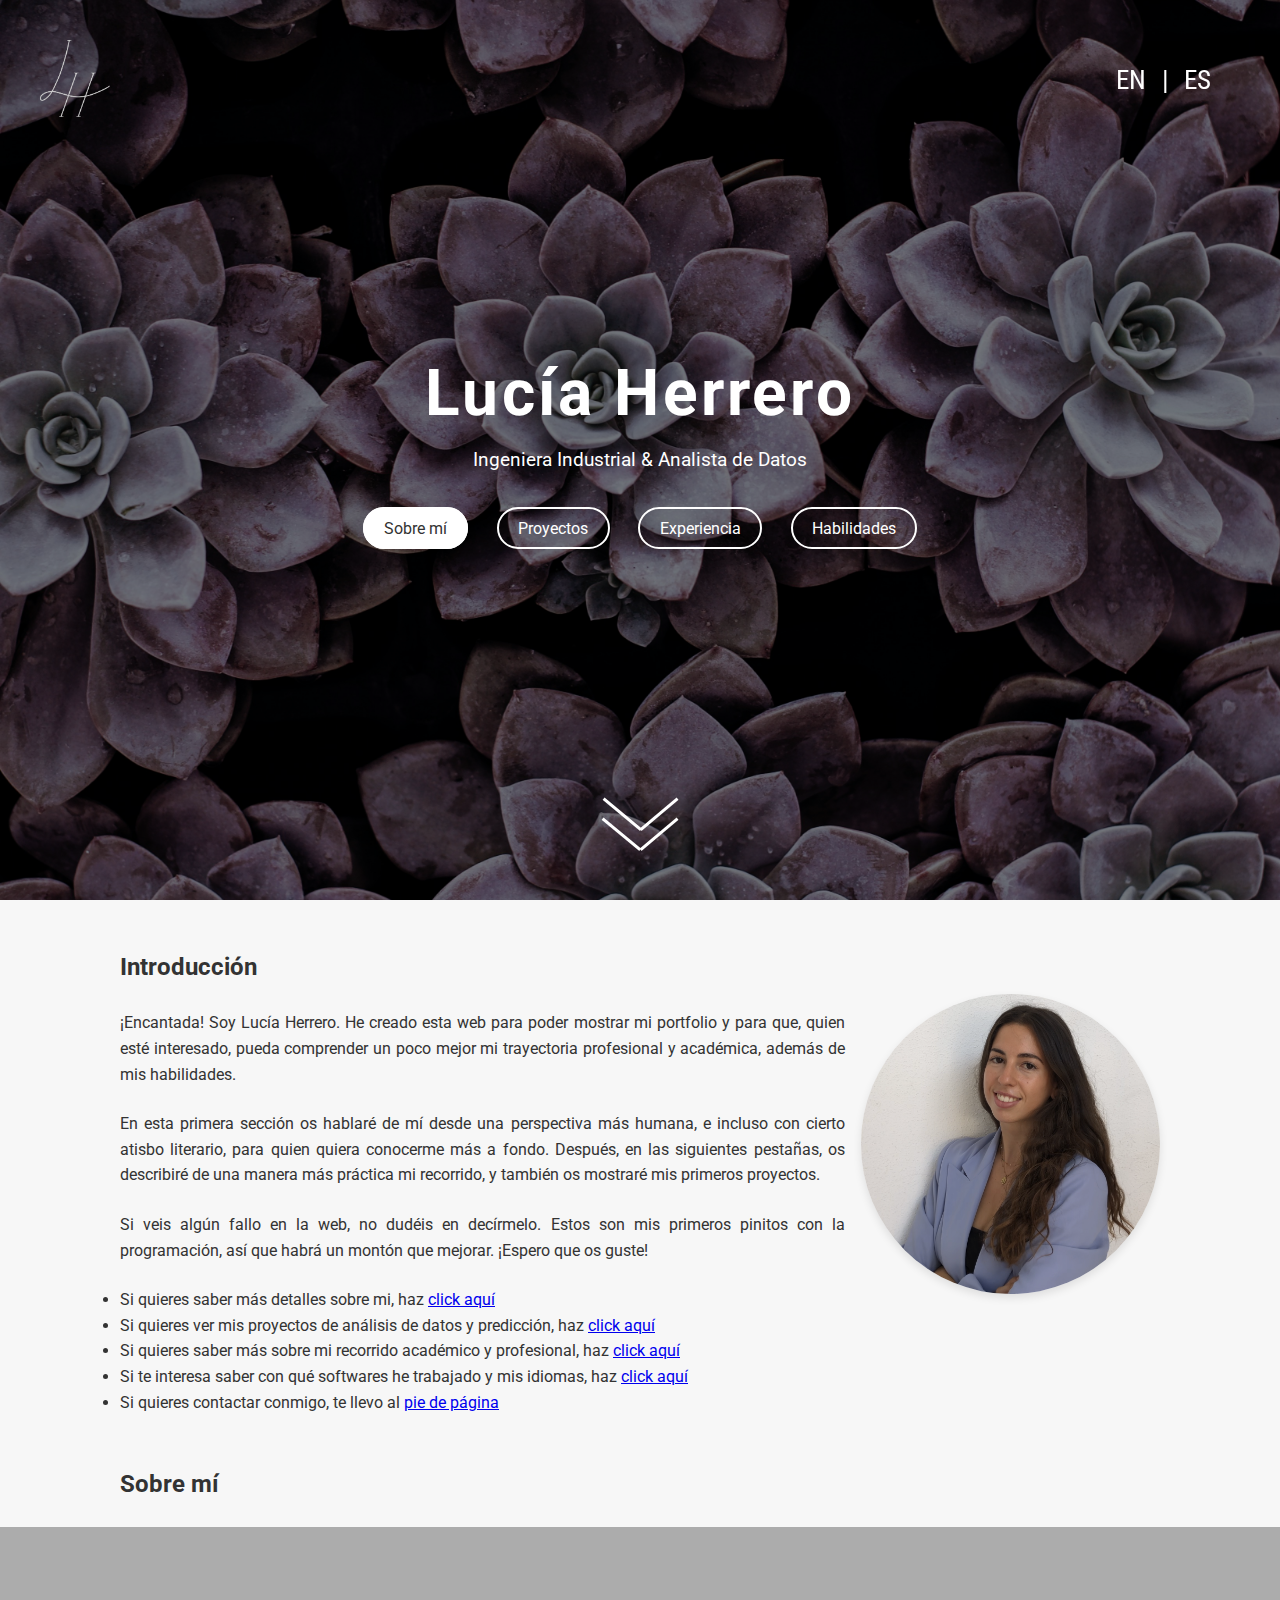
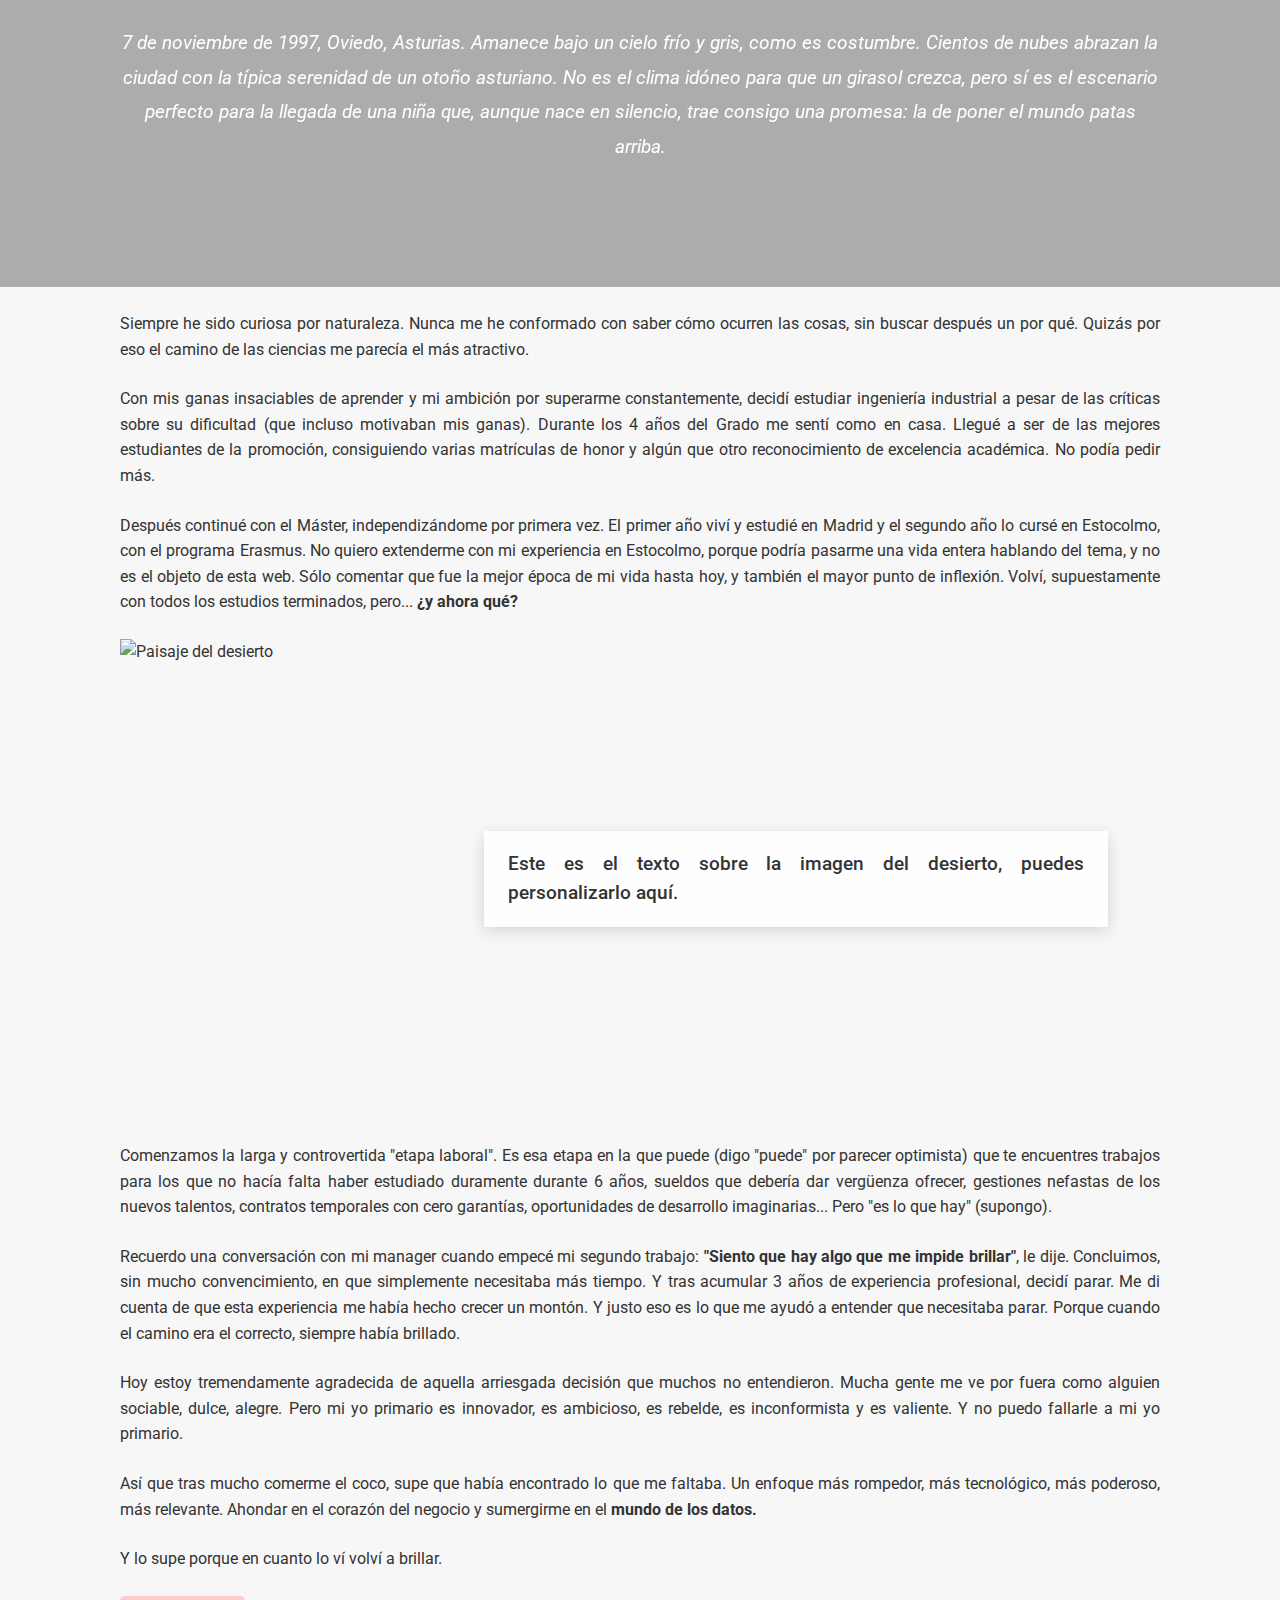
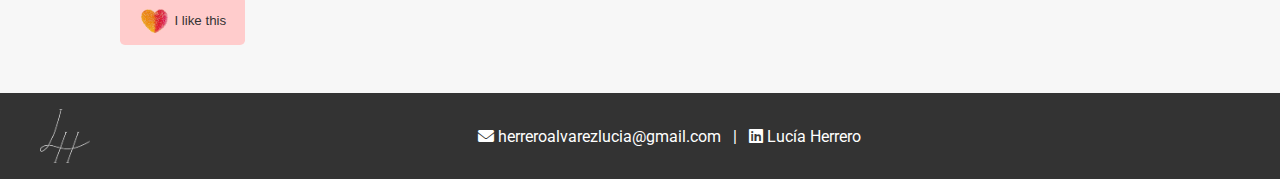
==== index.html @ 80f84594 "Update index.html" ====
<!DOCTYPE html>
<html lang="es">
  
<head>
  <meta charset="UTF-8">
  <meta name="viewport" content="width=device-width, initial-scale=1.0">
  <link href="https://fonts.googleapis.com/css2?family=Roboto:wght@400&family=Roboto+Condensed:wght@400&display=swap" rel="stylesheet">
  <link rel="stylesheet" href="https://cdnjs.cloudflare.com/ajax/libs/font-awesome/6.0.0-beta3/css/all.min.css">
  <link rel="icon" href="images/favicon.png" type="image/png">           <!-------- Favicon -------->
  <link rel="stylesheet" href="styles.css">                               <!----- Referencia al CSS----->
  <title>Portfolio de Lucía Herrero</title>
</head>
  
<body>

  <!--------------------------------------- Header y Pestañas de navegacion----------------------------------------------------->
  <header>
    <div class="overlay"></div> <!-- Overlay para el efecto degradado sobre la imagen -->
    <!-- Añadimos el logo en el header -->
    <img src="images/faviconb.png" alt="Logo" class="logo-header">
    <!-- Botón de cambio de idioma a inglés -->
    <div class="language-switcher">
        <a href="index_en.html">EN</a> | <a href="index.html">ES</a>
    </div>
    <h1>Lucía Herrero</h1>
    <p>Ingeniera Industrial & Analista de Datos</p>

    <nav>
  <ul>
    <li><a href="#about" class="tab-button" data-target="about">Sobre mí</a></li>
    <li><a href="#projects" class="tab-button" data-target="projects">Proyectos</a></li>
    <li><a href="#experience" class="tab-button" data-target="experience">Experiencia</a></li>
    <li><a href="#skills" class="tab-button" data-target="skills">Habilidades</a></li>
  </ul>
</nav>
    
<img src="images/flechitas.png" alt="Flechas" class="flechitas-image"> 
  </header>

  <!--------------------------------------- Sección sobre mí ---------------------------------------------------------------->
  <section id="about" class="tab-content active">
    <div class="container">
      <h2>Introducción</h2>
      <div class="profile-pic-container"> <!-- Contenedor para la imagen -->
            <img src="images/perfil.PNG" alt="Lucía Herrero" class="profile-pic">
        </div>
      <p>
        ¡Encantada! Soy Lucía Herrero. He creado esta web para poder mostrar mi portfolio y para que, quien esté interesado,
       pueda comprender un poco mejor mi trayectoria profesional y académica, además de mis habilidades.
      </p>
      <p>
        En esta primera sección os hablaré de mí desde una perspectiva más humana, e incluso con cierto atisbo literario, para quien quiera conocerme más a fondo.
        Después, en las siguientes pestañas, os describiré de una manera más práctica mi recorrido, y también os mostraré mis primeros proyectos.
      </p>
      <p>
      Si veis algún fallo en la web, no dudéis en decírmelo. Estos son mis primeros pinitos con la programación,
       así que habrá un montón que mejorar. ¡Espero que os guste!
    </p>
      <p>
          <ul>
            <li>Si quieres saber más detalles sobre mi, haz <a href="#sobremi">click aquí</a></li>
            <li>Si quieres ver mis proyectos de análisis de datos y predicción, haz <a href="#" data-target="projects">click aquí</a></li>
            <li>Si quieres saber más sobre mi recorrido académico y profesional, haz <a href="#" data-target="experience">click aquí</a></li>
            <li>Si te interesa saber con qué softwares he trabajado y mis idiomas, haz <a href="#" data-target="skills">click aquí</a></li>
            <li>Si quieres contactar conmigo, te llevo al <a href="#footer">pie de página</a></li>
          </ul>
    </p>
      <p>
    </p>
    <p>
    </p>
      
    <h2  id="sobremi" class="titulo-sobre-mi">Sobre mí</h2>
     <!-- Nueva sección con texto centrado, negrita y fondo fijo, la parte de literatura -->
      <section class="content literatura">
        <div class="overlay"></div>    <!-- Este es el overlay -->
        <div class="contain">
          <p style="text-align: center;">
            <i>7 de noviembre de 1997, Oviedo, Asturias. Amanece bajo un cielo frío y gris, como es costumbre. Cientos de nubes
              abrazan la ciudad con la típica serenidad de un otoño asturiano.
            No es el clima idóneo para que un girasol crezca, pero sí es el escenario perfecto para la llegada de una niña que,
            aunque nace en silencio, trae consigo una promesa: la de poner el mundo patas arriba.</i>
          </p>
        </div>
      </section>
      <p>
      </p>
      <p>
      </p>
    <p>
      Siempre he sido curiosa por naturaleza. Nunca me he conformado con saber cómo ocurren las cosas, sin buscar después un 
      por qué. Quizás por eso el camino de las ciencias me parecía el más atractivo.
    </p>
    <p>
      Con mis ganas insaciables de aprender y mi ambición por superarme constantemente, decidí estudiar ingeniería industrial a pesar
      de las críticas sobre su dificultad (que incluso motivaban mis ganas). Durante los
       4 años del Grado me sentí como en casa. Llegué a ser de las mejores estudiantes 
      de la promoción, consiguiendo varias matrículas de honor y algún que otro reconocimiento de excelencia académica. No podía pedir más.
    </p>
    <p>
      Después continué con el Máster, independizándome por primera vez. El primer año viví y estudié en Madrid y el segundo
       año lo cursé en Estocolmo, con el programa Erasmus. No quiero extenderme con mi experiencia en Estocolmo, porque podría pasarme 
      una vida entera hablando del tema, y no es el objeto de esta web. Sólo comentar que fue la mejor época de mi vida hasta hoy, y también
      el mayor punto de inflexión. Volví, supuestamente con todos los estudios terminados, pero... <b>¿y ahora qué?</b>
    </p>

      <div class="image-text-section">
    <img src="images/desierto.jpg" alt="Paisaje del desierto" class="full-width-image">
    <div class="text-overlay">
        <p>Este es el texto sobre la imagen del desierto, puedes personalizarlo aquí.</p>
    </div>
  </div>
      
      <p>
      Comenzamos la larga y controvertida "etapa laboral". Es esa etapa en la que puede (digo "puede" por parecer optimista) que te encuentres
       trabajos para los que no hacía falta haber estudiado duramente durante 6 años,
        sueldos que debería dar vergüenza ofrecer,
        gestiones nefastas de los nuevos talentos, 
        contratos temporales con cero garantías,
        oportunidades de desarrollo imaginarias...
      Pero "es lo que hay" (supongo).
    </p>

      <p>
      Recuerdo una conversación con mi manager cuando empecé mi segundo trabajo: <b>"Siento que hay algo que me impide brillar"</b>, le dije. 
        Concluimos, sin mucho convencimiento, en que simplemente necesitaba más tiempo. Y tras acumular 3 años de experiencia profesional, decidí parar.
        Me di cuenta de que esta experiencia me había hecho crecer un montón. Y justo eso es lo que me ayudó a entender que necesitaba parar. Porque 
        cuando el camino era el correcto, siempre había brillado.
      </p>
      <p>
        Hoy estoy tremendamente agradecida de aquella arriesgada decisión que muchos no entendieron.
        Mucha gente me ve por fuera como alguien sociable, dulce, alegre. Pero mi yo primario es innovador, es ambicioso, es rebelde, es inconformista y es valiente.
        Y no puedo fallarle a mi yo primario.
      </p>
      <p>
        Así que tras mucho comerme el coco, supe que había encontrado lo que me faltaba. Un enfoque más rompedor, más tecnológico, más poderoso, más relevante.
        Ahondar en el corazón del negocio y sumergirme en el <b>mundo de los datos.</b>
      </p>    
      <p>
        Y lo supe porque en cuanto lo ví volví a brillar.
        </p> 

      <!-- Botón de "me gusta" -->
      <div class="like-button-container">
        <button id="like-button" onclick="handleLike()">
          <img src="images/heart.png" alt="Corazón" class="heart-icon">
          <span>I like this</span>
        </button>
      </div>
      
    </div>
  </section>

  <!---------------------------------------------- Sección Proyectos -------------------------------------------------------------->
  <section id="projects" class="tab-content">
    <div class="container">
      <h2>Proyectos Destacados</h2>
      
      <div class="projects-grid">
        
        <div class="project-card">
          <img src="images/hiring.jpg" alt="Proyecto 1">
          <h3>Predicción Fuga de Empleados</h3>
          <p>Un análisis de fugas y modelo predictivo utilizando Python.</p>
          <a href="https://github.com/LuciaHerreroAlvarez/Employee-Attrition-Prediction" class="btn" target="_blank" rel="noopener noreferrer">Ver en GitHub</a>
        </div>
        
        <div class="project-card">
          <img src="images/suministro.jpg" alt="Proyecto 2">
          <h3>Predicción Calidad del Acero</h3>
          <p>Análisis de proceso y predicción de calidad en el acero.</p>
          <a href="https://github.com/LuciaHerreroAlvarez/Steel-Quality-Prediction" class="btn" target="_blank" rel="noopener noreferrer">Ver en GitHub</a>
        </div>
        
      </div>
    </div>
  </section>

  
<!--------------------------------------------- Sección Experiencia --------------------------------------------------------->
<section id="experience" class="tab-content">
  <div class="container">
    <h2>Mi Recorrido Profesional y Académico</h2>

    <p>En esta sección podéis encontrar un resumen de mi recorrido tanto académico como profesional. Más abajo, tenéis el timeline vertical para más detalles.</p>

    <!-- Imagen centrada del timeline horizontal-->
    <div class="image-container">
      <img src="images/timeline.png" alt="Timeline resumen">
    </div>
    
    <!-- Mensaje informativo para el timeline vertical -->
    <p class="info-message">Haz clic en cada experiencia aquí debajo para saber más.</p>
    

    <!-- Timeline Vertical -->
    <div class="timeline">
      <div class="timeline-point"></div> <!-- Punto independiente -->
      <div class="timeline-event event-color-educacion" style="--event-index: 0;">
        <div class="event-header" onclick="toggleDetails(this)">
          <h3>Bootcamp Data Analytics</h3>
          <p><i>Neoland</i></p>
          <p><strong>2024 - Presente</strong></p>
        </div>
        <div class="event-details">
          <p><strong>PERFIL PROFESIONAL:</strong></p>
          <p>Este Bootcamp de Data Analytics forma a profesionales con habilidades sólidas en análisis y visualización de datos. Los graduados adquirirán la capacidad de <b>interpretar</b> conjuntos de <b>datos complejos</b>, aplicar técnicas estadísticas y matemáticas, y aprovechar el <b>Aprendizaje Automático</b> y la <b>IA</b> para obtener conocimientos. A través de proyectos prácticos, serán expertos en transformar datos en <b>decisiones estratégicas</b>, lo que los convierte en activos valiosos tanto para grandes corporaciones como para startups.
          </p>
          <p><strong>CONTENIDOS:</strong></p>
          <ul>
            <li>Fundamentos de matemáticas y estadística</li>
            <li>Bases de datos</li>
            <li>Programación y manipulación de datos</li>
            <li>Visualización y Análisis de datos</li>
            <li>Machine Learning, Big Data, AI</li>
          </ul>
        </div>
      </div>

      <div class="timeline-point"></div> <!-- Punto independiente -->
      <div class="timeline-event event-color-trabajo" style="--event-index: 1;">
        <div class="event-header" onclick="toggleDetails(this)">
          <h3>Ingeniera de calidad de procesos</h3>
          <p><i>Schneider Electric</i></p>
          <p><strong>2022 - 2024</strong></p>
        </div>
        <div class="event-details">
          <p><strong>RESUMEN DEL ROL:</strong></p>
          <p>Fui responsable de <b>supervisar la calidad de los procesos</b> en un proyecto de fabricación de dispositivos eléctricos de protección, centrándome en el diseño, la optimización y la validación de procesos en entornos exigentes, como una sala blanca. 
          </p>
          <p><strong>RESPONSABILIDADES CLAVE:</strong></p>
          <ul>
            <li><b>Calidad y optimización de procesos</b>: Liderar la gestión de calidad y optimización de procesos utilizando Six Sigma, PFMEA y análisis estadístico</li>
            <li><b>Validación</b> y pruebas de maquinaria industrial</li>
            <li><b>Gestión de calidad</b>: Diseñar y supervisar planes de calidad; gestionar no conformidades con metodologías como 8D, 5 porqués y 6M</li>
            <li><b>Análisis de datos</b>: Analizar KPI y datos experimentales para mejorar y validar el rendimiento del producto</li>
            <li><b>Mejora continua</b>: Implementar principios de Lean Six Sigma y realizar series industriales limitadas para evaluar prototipos</li>
          </ul>
        </div>
      </div>

      <div class="timeline-point"></div> <!-- Punto independiente -->
      <div class="timeline-event event-color-trabajo" style="--event-index: 2;">
        <div class="event-header" onclick="toggleDetails(this)">
          <h3>Analista tecnológica</h3>
          <p><i>Accenture</i></p>
          <p><strong>2021 - 2022</strong></p>
        </div>
        <div class="event-details">
          <p><strong>RESUMEN DEL ROL:</strong></p>
           <p>Trabajé en un equipo multicultural para analizar los modelos de negocio de los clientes y <b>desarrollar estrategias</b> para mejorar sus operaciones a través de <b>nuevas tecnologías</b>.
            </p>
          <p><strong>RESPONSABILIDADES CLAVE:</strong></p>
          <ul>
            <li>Realización de análisis de negocio para evaluar la viabilidad de la integración de tecnologías</li>
            <li>Asistencia en la implementación de sistemas ERP para empresas clientes</li>
            <li>Colaboración de manera efectiva en un entorno de equipo multicultural</li>
          </ul>
        </div>
      </div>

      <div class="timeline-point"></div> <!-- Punto independiente -->
      <div class="timeline-event event-color-educacion" style="--event-index: 3;">
        <div class="event-header" onclick="toggleDetails(this)">
          <h3>Curso Transformación Digital de Negocios</h3>
          <p><i>ISDI</i></p>
          <p><strong>2021</strong></p>
        </div>
        <div class="event-details">
          <p><strong>PERFIL PROFESIONAL:</strong></p>
          <p>Este curso proporciona una <b>exploración integral de las estrategias</b> y tecnologías de transformación digital, centrándose en cómo las empresas pueden aprovechar las <b>herramientas digitales</b> para innovar, mejorar la eficiencia y mantenerse competitivas. Los participantes adquirirán experiencia práctica con tecnologías digitales, aprenderán a desarrollar estrategias digitales y comprenderán el <b>impacto</b> de la transformación en diversas funciones empresariales.
          </p>
          <p><strong>CONTENIDOS:</strong></p>
          <ul>
            <li>Fundamentos de transformación digital</li>
            <li>Desarrollo estratégico y modelos de negocio</li>
            <li>Experiencia y compromiso del cliente</li>
            <li>Data Analytics y Business Intelligence</li>
            <li>Infraestructura tecnológica</li>
            <li>Gestión del cambio e innovación</li>
          </ul>
        </div>
      </div>

      <div class="timeline-point"></div> <!-- Punto independiente -->
      <div class="timeline-event event-color-educacion" style="--event-index: 4;">
        <div class="event-header" onclick="toggleDetails(this)">
          <h3>Master Ingeniería Industrial</h3>
          <p><i>Universidad Politécnica de Madrid & KTH</i></p>
          <p><strong>2019 - 2021</strong></p>
        </div>
        <div class="event-details">
          <p>
            Máster habilitante de 2 años en la UPM: comprende 1 año en el programa Erasmus en la universidad KTH Estocolmo </p>
          <p><strong>PERFIL PROFESIONAL:</strong></p>
          <p>Este programa de máster forma a profesionales con un equilibrio de habilidades de <b>ingeniería y liderazgo</b>, permitiéndoles adaptarse a varios roles y conducir avances tecnológicos en el sector industrial. Enfatiza tanto la <b>experiencia técnica</b> como la <b>gestión estratégica</b>, preparando a los graduados para resolver <b>problemas complejos</b>, tomar decisiones críticas y liderar la innovación en la industria. 
          </p>
           <p><strong>CONTENIDOS:</strong></p>
          <ul>
            <li>Ingeniería eléctrica, electrónica y de control</li>
            <li>Ingeniería mecánica y térmica</li>
            <li>Procesos industriales y gestión</li>
            <li>Ingeniería energética y ambiental</li>
            <li>Innovación y comunicación</li>
          </ul>          
        </div>
      </div>

      <div class="timeline-point"></div> <!-- Punto independiente -->
      <div class="timeline-event event-color-trabajo" style="--event-index: 5;">
        <div class="event-header" onclick="toggleDetails(this)">
          <h3>Ingeniera de proyectos (prácticas)</h3>
          <p><i>Thyssenkrupp</i></p>
          <p><strong>2019</strong></p>
        </div>
        <div class="event-details">
          <p><strong>RESUMEN DEL ROL:</strong></p>
          <p>
            Como ingeniera de proyectos en prácticas, trabajé tanto en proyectos <b>para clientes como en proyectos internos</b>. Participé en la fase de desarrollo del diseño de una escalera mecánica para un cliente y contribuí a un proyecto interno de automatización para la herramienta de diseño de la empresa.
          </p>
          <p><strong>RESPONSABILIDADES CLAVE:</strong></p>
          <ul>
          <li>Diseño de escalera mecánica en 3D para el proyecto del cliente </li>
          <li>Actuación como enlace de comunicación entre los departamentos de ingeniería y fabricación para supervisar la construcción y resolver problemas</li>
          <li>Exploración de métodos de automatización para futuros diseños utilizando software NX </li>
          </ul>
        </div>
      </div>

      <div class="timeline-point"></div> <!-- Punto independiente -->
      <div class="timeline-event event-color-trabajo" style="--event-index: 6;">
        <div class="event-header" onclick="toggleDetails(this)">
          <h3>Ingeniera de proyectos (prácticas)</h3>
          <p><i>Teical</i></p>
          <p><strong>2018</strong></p>
        </div>
        <div class="event-details">
     <p><strong>RESUMEN DEL ROL:</strong></p>
        <p>
          Como ingeniera de proyectos en prácticas, participé en la fase de desarrollo de proyectos para sistemas de <b>seguidores solares</b>, perfeccionando habilidades en optimización de diseño, análisis estructural y resolución técnica de problemas para apoyar soluciones exitosas en energía renovable.
        </p>
        <p><strong>RESPONSABILIDADES CLAVE:</strong></p>
        <ul>
          <li>Investigación de mercado sobre materiales disponibles para seguidores solares</li>
          <li>Desarrollo de diseños en 3D de los seguidores solares propuestos</li>
          <li>Cálculos estructurales utilizando CYPE</li>
          <li>Verificación de cargas meteorológicas usando ANSYS Workbench</li>
          <li>Análisis aerodinámico de la estructura bajo condiciones de viento usando ANSYS Fluent</li>
      </ul>
  </div>
</div>
      
      <div class="timeline-point"></div> <!-- Punto independiente -->
      <div class="timeline-event event-color-educacion" style="--event-index: 7;">
        <div class="event-header" onclick="toggleDetails(this)">
          <h3>Grado Ingeniería Industrial</h3>
          <p><i>Universidad de Oviedo</i></p>
          <p><strong>2015 - 2019</strong></p>
        </div>
        <div class="event-details">
          <p><strong>PERFIL PROFESIONAL:</strong></p>
          <p>Este grado proporciona conocimientos científicos y tecnológicos para formar <b>profesionales versátiles</b> capaces de satisfacer las necesidades de las empresas en el campo de las <b>tecnologías industriales</b>, resolviendo problemas y tomando decisiones con <b>razonamiento crítico</b>.
          </p>
          <p><strong>CONTENIDOS:</strong></p>
          <ul>
           <li>Matemáticas y análisis numérico</li>
            <li>Ingeniería mecánica y térmica</li>
            <li>Ingeniería eléctrica y electrónica</li>
            <li>Ciencia de materiales y procesos de fabricación</li>
            <li>Gestión empresarial y de proyectos</li>
          </ul>
        </div>
      </div>
          
    </div>
  </div>
</section>

  
<!--------------------------------------------------- Sección Habilidades ---------------------------------------------------------->
<section id="skills" class="tab-content">
  <div class="container">
    <h2>Habilidades Técnicas</h2>
    <div class="skills-grid">

      <!-- Tarjeta 1 -->
      <div class="skill-card">
         <div class="skill-header">
        <h3>Lenguajes de Programación</h3>
           </div>
        <div class="skill-content">
        <div class="skill-icons">
          <img src="images/html.png" alt="HTML">
          <img src="images/js.png" alt="JavaScript">
          <img src="images/css.png" alt="CSS">
          <img src="images/R.png" alt="R">
          <img src="images/python.png" alt="Python">
        </div>
      </div>
    </div>
        
      <div class="skill-card">
         <div class="skill-header">
        <h3>Análisis de Datos</h3>
           </div>
        <div class="skill-content">
        <div class="skill-icons">
          <img src="images/sql.png" alt="SQL">
          <img src="images/powerbi.png" alt="PowerBI">
          <img src="images/tableau.png" alt="Tableau">
          <img src="images/minitab.png" alt="Minitab">
          <img src="images/excel.png" alt="Excel">
        </div>
      </div>
    </div>
        
      <div class="skill-card">
         <div class="skill-header">
        <h3>Diseño y modelado</h3>
           </div>
        <div class="skill-content">
        <div class="skill-icons">
          <img src="images/autocad.png" alt="AutoCAD">
          <img src="images/inventor.png" alt="Autodesk Inventor">
          <img src="images/solidworks.png" alt="Solidworks">
          <img src="images/edge.png" alt="Solid Edge">
          <img src="images/nx.png" alt="Siemens NX">
        </div>
      </div>
    </div>
        
      <div class="skill-card">
         <div class="skill-header">
        <h3>Simulación y análisis</h3>
           </div>
        <div class="skill-content">
        <div class="skill-icons">
          <img src="images/matlab.png" alt="Matlab">
          <img src="images/simulink.png" alt="Simulink">
          <img src="images/ansys.png" alt="Ansys">
          <img src="images/trnsys.png" alt="Trnsys">
        </div>
      </div>
    </div>
        
      <div class="skill-card">
         <div class="skill-header">
        <h3>Gestión y colaboración</h3>
           </div>
        <div class="skill-content">
        <div class="skill-icons">
          <img src="images/github.png" alt="GitHub">
          <img src="images/microsoft.png" alt="Microsoft 365">
          <img src="images/google.png" alt="Google Workspace">
        </div>
      </div>
    </div>
        
      <div class="skill-card">
         <div class="skill-header">
        <h3>Big Data</h3>
           </div>
        <div class="skill-content">
        <div class="skill-icons">
          <img src="images/spark.png" alt="Spark">
          <img src="images/hadoop.png" alt="hadoop">
        </div>
      </div>
    </div>
  </div>

<h2 class="idiomas-title">Idiomas</h2>
    <div class="image-container2">
      <img src="images/idiomas.png" alt="Idiomas">
    </div>
</div>
</section>

  <!-------------------------------------------------------- Footer ---------------------------------------------------------------->
<footer id="footer">
    <img src="images/faviconb.png" alt="Logo" class="logo-footer">
    <p>
        <a href="mailto:herreroalvarezlucia@gmail.com" style="color:white;">
            <i class="fas fa-envelope"></i> herreroalvarezlucia@gmail.com
        </a>
        &nbsp; | &nbsp;
        <a href="https://linkedin.com/in/luciaherreroalv" style="color:white;" target="_blank" rel="noopener noreferrer">
            <i class="fab fa-linkedin"></i> Lucía Herrero
        </a>
    </p>
</footer>

  <!---------------------------------------------------------- JavaScript ----------------------------------------------------------->
  <script src="scripts.js"></script>
</body>
</html>
---- styles.css ----
/************************** Formato general: márgenes, texto, títulos ****************************************/
html {
    scroll-behavior: smooth;
}

/* Reset de márgenes y paddings */
* {
  margin: 0;
  padding: 0;
  box-sizing: border-box;
}

body {
  font-family: 'Roboto', sans-serif;
  background-color: #f7f7f7;
  color: #333;
  line-height: 1.6;
}

h1 {
  font-size: 4rem;
  font-weight: bold;
  letter-spacing: 0.2rem;
  z-index: 3;
}

h2 {
  margin-bottom: 1.5rem; /* Ajusta este valor según el espacio que desees */
}

p {
  margin-bottom: 1.5rem; /* Ajusta este valor para mayor o menor espacio entre párrafos */
  text-align: justify; /* Justifica el texto */
}

/* Contenido general */
.container {
  max-width: 75rem;
  margin: 0 auto;
  padding: 3rem 5rem; /*Márgenes vertical y lateral del contenido dentro del container */
}

.tab-content {
  display: none;
}

.tab-content.active {
  display: block;
}

/***************************************** Header **************************************************/
/* Estilo del header con overlay y tipografía */
header {
  position: relative;
  display: flex;
  flex-direction: column;
  justify-content: center;
  align-items: center;
  height: 100vh;
  background-image: url('images/suculentasmarron.jpg');
  background-size: cover;
  background-position: center;
  color: white;
  text-align: center;
  z-index: 1;
}

header .overlay {
  position: absolute;
  top: 0;
  left: 0;
  width: 100%;
  height: 100%;
  background: rgba(0, 0, 0, 0.5);
  z-index: 2;
  pointer-events: none; /* El overlay no bloquea los clics */
}

header p {
  font-size: 1.2rem;
  z-index: 3;
}

/* Logo en el header */
.logo-header {
  position: absolute;
  top: 2.5rem;   /* Ajusta el valor según lo que necesites */
  left: 2.5rem;  /* Ajusta el valor según lo que necesites */
  width: 4.4rem; /* Tamaño del logo, ajusta según sea necesario */
  z-index: 3; /* Coloca el logo sobre el overlay */
}

.flechitas-image {
    display: block; /* Hace que la imagen se comporte como un bloque */
    margin: 0 auto; /* Centra la imagen horizontalmente */
    position: absolute; /* Permite posicionar la imagen con respecto al header */
    bottom: 3rem; /* Distancia desde el borde inferior del header */
    max-width: 5rem; /* La imagen no excederá 10 rem de ancho */
    height: auto; /* Mantiene la proporción de la imagen */
    z-index: 3;
}

/* CSS para la animación de la imagen flechitas */
@keyframes moveFlechitas {
    0% {transform: translateY(0);}
    50% {transform: translateY(10px); /* Ajusta el valor según el movimiento deseado */}
    100% {transform: translateY(0);}
}

.flechitas-moving {
    animation: moveFlechitas 1s ease-in-out infinite; /* Cambia la duración según lo desees */
}

/* Estilos para el conmutador de idioma */
.language-switcher {
    position: fixed;
    top: 2.5rem;   /* Ajusta el valor según lo que necesites */
    right: 2.5rem;  /* Ajusta el valor según lo que necesites */
    font-size: 1.7rem; /* Cambia el tamaño de la fuente */
    margin: 1.2rem; /* Espaciado alrededor del div */
    color: white;
    font-family: 'Roboto Condensed', sans-serif;
    z-index: 3; /* Coloca el logo sobre el overlay */
}

.language-switcher a {
    text-decoration: none; /* Quita el subrayado de los enlaces */
    color: white;
    padding: 0.3rem 0.6rem; /* Espaciado interno alrededor de los enlaces */
}

.language-switcher a:hover {
    text-decoration: underline; /* Agrega subrayado al pasar el ratón */
    color: #cccccc; /* Cambia el color al pasar el ratón */
}

/***************************************** Barra de navegación **************************************************/
nav ul {
  display: flex;
  list-style: none;
  padding: 1rem;
  z-index: 3; /* Asegurarse de que el nav esté por encima del overlay */
  position: relative;
}

nav ul li {
  margin: 0 0.9rem;
}

.tab-button {
  background-color: transparent;
  color: white;
  border: 0.13rem solid white;
  padding: 0.6rem 1.2rem;
  border-radius: 1.5rem;
  cursor: pointer;
  transition: background-color 0.3s ease, border 0.3s ease;
  z-index: 3;
  text-decoration: none; /* Eliminar subrayado */
}

.tab-button:hover {
  background-color: white;
  color: #333;
  border: 0.13rem solid #333;
  text-decoration: none; /* Eliminar subrayado al hecer hover */
}

.tab-button.active {
  background-color: #fff;
  color: #333;
  text-decoration: none; /* Eliminar subrayado en el boton activo */
}

/***************************************** Seccion sobre mi **************************************************/

.profile-pic-container {
  float: right; /* Mantiene el contenedor a la derecha */
  margin: -1rem 0rem 1rem 1rem; /* Ajusta el margen para separarla del texto */
}

.profile-pic {
  width: 18.7rem;
  border-radius: 50%;
  transition: transform 0.3s ease;
  margin: 0; /* Ajusta el margen para que no se desplace con el texto */
  box-shadow: 0rem 0.25rem 0.5rem rgba(0, 0, 0, 0.1); /* Sombra sutil */
}

.profile-pic:hover {
  transform: scale(1.1);
}

.titulo-sobre-mi {
  margin-top: 3.1rem; /* Ajusta este valor según el espacio superior que necesites */
}

/* Estilo para la sección con fondo e imagen fija. La parte de literatura*/
.literatura {
  position: relative; /* Aseguramos que la sección se posicione para controlar las capas */
  display: flex; /* Activamos flexbox */
  justify-content: center; /* Centra horizontalmente el contenido */
  align-items: center; /* Centra verticalmente el contenido */
  background: url('images/nubes2.jpg') no-repeat center center fixed;
  background-size: cover;
  color: white;
  font-style: italic;
  z-index: 2; /* La ponemos por encima del fondo general */
  width: 100vw; /* Ocupa el 100% del ancho de la pantalla */
  margin-left: calc(-50vw + 50%); /* Alinear al borde izquierdo de la pantalla */
  min-height: 40vh; /* Ajusta la altura mínima según sea necesario por la pantalla */
}

.literatura .overlay {
  position: absolute;
  top: 0;
  left: 0;
  width: 100%;
  height: 100%;
  background: rgba(0, 0, 0, 0.3); /* Si quieres un overlay oscuro sobre la imagen */
  z-index: 3; /* Para asegurarnos que el overlay esté sobre la imagen pero debajo del texto */
}

/* Ajuste del contenedor de texto */
.literatura .contain {
  position: relative; /* El texto debe estar en una capa superior */
  z-index: 4; /* Para asegurarnos de que el texto esté por encima de la imagen y el overlay */
  max-width: 75rem; /* Limita el ancho máximo del texto */
  text-align: center;
  padding: 0 5rem; /* Añade padding horizontal para dar espacio a los lados */
}

/* Estilo del párrafo */
.literatura p {
  font-size: 1.2rem; /* Ajusta el tamaño de la fuente */
  line-height: 1.8;  /* Mejora la legibilidad */
  position: relative; /* Aseguramos que los párrafos estén en la capa correcta */
  z-index: 4; /* El texto siempre debe estar visible sobre la imagen y el overlay */
}

/* Contenedor principal de la imagen y texto */
.image-text-section {
    position: relative;             /* Para posicionar el texto encima de la imagen */
    width: 100%;                    /* Ocupa el ancho completo del contenedor */
    margin: 1.5rem 0;               /* Espacio arriba y abajo */
    height: 30rem;                /* Altura específica que quieres mostrar */
    overflow: hidden;             /* Oculta el exceso de imagen fuera de esta altura */
}

/* Imagen de ancho completo */
.full-width-image {
    width: 100%;                    /* La imagen se ajusta al 100% del contenedor */
    height: 100%;                 /* Se ajusta a la altura del contenedor */
    object-fit: cover;            /* Cubre el contenedor manteniendo su relación de aspecto */
}

/* Cuadro de texto sobre la imagen */
.text-overlay {
    position: absolute;             /* Posiciona el texto encima de la imagen */
    top: 50%;                       /* Posiciona al centro vertical */
    right: 5%;                      /* Alineado a la derecha con margen */
    transform: translateY(-50%);    /* Centrado vertical */
    background-color: rgba(255, 255, 255, 0.85); /* Fondo blanco semitransparente */
    padding: 1.2rem 1.5rem;         /* Espaciado interno */
    max-width: 60%;               /* Ancho máximo del cuadro */
    box-shadow: 0px 4px 15px rgba(0, 0, 0, 0.15); /* Sombra suave */
    text-align: left;               /* Alineación del texto dentro del cuadro */
}

/* Texto dentro del cuadro */
.text-overlay p {
    margin: 0;                      /* Sin margen */
    font-size: 1.2rem;              /* Tamaño de texto mayor */
    color: #333;                    /* Color de texto oscuro */
    font-weight: 500;               /* Peso de texto para dar énfasis */
    line-height: 1.5;               /* Mejora la legibilidad */
}

/* Botoncito de me gusta */
.like-button-container {
  text-align: center; /* Centra el contenido */
  margin-top: 1.2rem; /* Espacio arriba del botón */
}

#like-button {
  background-color: #ffcccc; /* Color de fondo del botón */
  border: none; /* Sin borde */
  padding: 0.6rem 1.2rem; /* Espaciado interno */
  border-radius: 0.3rem; /* Bordes redondeados */
  cursor: pointer; /* Cambia el cursor al pasar el ratón */
  display: flex; /* Permite alinear el icono y el texto */
  align-items: center; /* Alinea verticalmente el contenido */
  color: #333333; /* Color de texto en gris oscuro */
}

/* Efecto hover */
.like-button-container button:hover {
  background-color: #ffcccc; /* Cambia el color de fondo al pasar el cursor */
  transform: scale(1.05);    /* Aumenta ligeramente el tamaño del botón */
  border-color: #ff6666;     /* Cambia el color del borde */
}

.heart-icon {
  width: 1.9rem; /* Tamaño del icono */
  height: 1.9rem; /* Tamaño del icono */
  margin-right: 0.3rem; /* Espacio entre el icono y el texto */
}

/***************************************** Seccion proyectos **************************************************/
.projects-grid {
  display: flex;
  gap: 2rem;
  margin-top: 5vh;
}

.project-card {
  background: #fff;
  border-radius: 0.6rem;
  box-shadow: 0 0.25rem 0.5rem rgba(0, 0, 0, 0.1);
  overflow: hidden;
  transition: transform 0.3s ease;
}

.project-card:hover {
  transform: translateY(-0.6rem);
}

.project-card img {
  width: 100%;
  max-width: 100%;
  height: 12.5rem;
  object-fit: cover;
}

.project-card h3 {
  padding: 1rem;
  font-size: 1.5rem;
}

.project-card p {
  padding: 0 1rem;
}

.project-card .btn {
  display: block;
  text-align: center;
  padding: 0.6rem;
  background-color: #a7a7a7;
  color: white;
  text-decoration: none;
  transition: background-color 0.3s ease;
}

.project-card .btn:hover {
  background-color:  #6a6a6a; 
}

/***************************************** Seccion experiencia **************************************************/

/* Timeline horizontal. Imagen centrada */
.image-container {
  text-align: center; /* Centrar el contenido dentro del contenedor */
  margin: 1.2rem 0; /* Espaciado arriba y abajo */
}
.image-container img {
  max-width: 100%; /* Asegura que la imagen no desborde el contenedor */
  height: auto; /* Mantener la relación de aspecto de la imagen */
}

/* Mensaje informativo */
.info-message {
  text-align: center;
  font-weight: bold;
  margin: 1rem 0;
  color: #959595;
}

/* Timeline Vertical*/
.timeline {
  position: relative;
  margin-top: 2rem;
}

/* Línea del timeline */
.timeline::before {
  content: '';
  position: absolute;
  width: 0.25rem;
  background-color: #dddddd;
  top: 0;
  bottom: 0;
  left: 50%;
  margin-left: -0.13rem; /* Ajuste para centrar la línea */
}

/* Puntos de la línea de tiempo - Independientes */
.timeline-point {
  position: absolute;
  width: 0.9rem;
  height: 0.9rem;
  border-radius: 50%;
  background-color: #dddddd;
  left: 50%; /* Alinea el punto con la línea */
  transform: translateX(-50%);
  z-index: 1; /* Asegura que los puntos estén por encima de la línea */
}

/* Estilos para los puntos, espaciados manualmente */
.timeline-point:nth-child(1) {
  top: 1.2rem; /* Ajustar para la primera posición */
}

/* Eventos del timeline */
.timeline-event {
  position: relative;
  padding: 1rem 2rem 0.5rem 2rem;
  background: #fff;
  border-radius: 0.5rem;
  box-shadow: 0 0.25rem 1.2rem rgba(0, 0, 0, 0.2);
  margin-bottom: 1rem; /* Separación entre cajitas */
  width: 47%; /* Definir un ancho para los eventos */
  transition: transform 0.3s;
}

.timeline-event:hover {
  transform: scale(1.02);
}

/* CSS para desplazar los elementos de la lista a la derecha */
.event-details li {
  margin-left: 1.2rem; /* Ajusta este valor según lo que necesites */
}

/* Encabezado del evento */
.event-header {
  cursor: pointer; /* Cambia el cursor al pasar por encima */
}

/* Título del evento */
.event-header h3 {
  margin: 0;
  color: #995fa8;
}

/* Texto del evento */
.event-header p {
  margin-bottom: 0.6rem;
}

/* Detalles del evento */
.event-details {
  display: none; /* Ocultar detalles inicialmente */
  margin-top: 0.6rem;
  margin-bottom: 0.6rem;
  color: #666;
  padding: 0.6rem;
  background: #f9f9f9;
  border-left: 0.25rem solid #995fa8;
  border-radius: 0.25rem;
}

/* ***************Características específicas para cada tipo de evento**************** */

/* Alineación para eventos de trabajo a la derecha y educación a la izquierda */
.event-color-trabajo {
  position: relative; 
  left: 53%; /* Mueve los eventos de trabajo a la derecha */
}

/* Color específico para los títulos según sean trabajo o educacion */
.event-color-trabajo .event-header h3 {
  color: #B394E0; 
}
.event-color-educacion .event-header h3 {
  color: #FF9429; 
}

/* Borde izquierdo específico según el tipo de evento */
.event-color-trabajo .event-details {
  border-left: 0.25rem solid #B394E0; /* Borde para eventos de trabajo */
}

.event-color-educacion .event-details {
  border-left: 0.25rem solid #FF9429; /* Borde para eventos de educación */
}


/***************************************** Seccion habilidades **************************************************/
/* Nueva sección de Habilidades estilo grid */
.skills-grid {
  display: grid;
  grid-template-columns: repeat(3, 1fr);
  gap: 2rem;
  margin-top: 2rem;
  max-width: 100%;
}

.skill-card {
  background-color: white;
  border-radius: 0.9rem;
  box-shadow: 0 0.25rem 0.5rem rgba(0, 0, 0, 0.3);
  text-align: center;
  transition: transform 0.3s ease;
}

.skill-card:hover {
  transform: translateY(-0.6rem);
}

/* Nueva clase para el encabezado (título) */
.skill-header {
  padding: 1rem;
  color: white;
  border-radius: 0.9rem 0.9rem 0 0;
  margin: 0; /* Asegúrate de que no haya margen lateral */
}

/* Fondo de colores diferentes para cada título */
.skill-card:nth-child(1) .skill-header {
  background-color: #8C234C;
}

.skill-card:nth-child(2) .skill-header {
  background-color: #CB2445;
}

.skill-card:nth-child(3) .skill-header {
  background-color: #E14729;
}

.skill-card:nth-child(4) .skill-header {
  background-color: #B54470;
}

.skill-card:nth-child(5) .skill-header {
  background-color: #D84F6A;
}

.skill-card:nth-child(6) .skill-header {
  background-color: #E9654C;
}

/* Contenido de la tarjeta (iconos y padding general) */
.skill-content {
  padding: 1.5rem; /* Espacio dentro de la tarjeta, pero debajo del título */
}

/* Iconos */
.skill-card img {
  height: 5rem;
  width: auto; 
  margin: 0.6rem;
  transition: transform 0.3s ease;
}

.skill-card img:hover {
  transform: scale(1.5);
}

/* Habilidades lista */
.skills-list {
  display: flex;
  gap: 1.5rem;
  flex-wrap: wrap;
  margin-top: 1rem;
}

.skills-list li {
  background-color: #8A2BE2;
  color: white;
  padding: 0.6rem 1.2rem;
  border-radius: 1.5rem;
}

/* Idiomas*/

.idiomas-title {
  margin-top: 2.5rem; /* Ajusta el valor según el espacio que desees */
}

.image-container2 {
  text-align: center; /* Centrar el contenido dentro del contenedor */
  margin: 1.2rem 0; /* Espaciado arriba y abajo */
}
.image-container2 img {
  max-width: 60%; /* Asegura que la imagen no desborde el contenedor */
  height: auto; /* Mantener la relación de aspecto de la imagen */
}

/***************************************** Footer **************************************************/
footer {
  display: flex;                   /* Usamos flexbox para el layout */
  align-items: center;            /* Centra verticalmente los elementos */
  justify-content: space-between;  /* Espacia el logo y el texto */
  background-color: #333;         /* Color de fondo */
  color: white;                   /* Color del texto */
  padding: 1rem 2.5rem;            /* Espacio alrededor del contenido */
}

/* Logo en el footer */
.logo-footer {
  width: 3.1rem;                   /* Tamaño del logo */
  margin-right: 0.6rem;            /* Espacio entre el logo y el texto */
  /* Se queda pegado a la izquierda sin usar 'left' o 'top' */
}

/* Estilo del texto del footer */
footer p {
  margin: 0;                     /* Elimina el margen del párrafo */
  flex-grow: 1;                  /* Permite que el texto use el espacio restante */
  text-align: center;            /* Centra el texto horizontalmente */
}

/* Iconos del footer */
.footer-icon {
  width: 1.2rem;                    /* Tamaño de los iconos */
  vertical-align: middle;           /* Alineación vertical del icono con el texto */
  margin-right: 0.7rem;             /* Espacio entre el icono y el texto */
}

/* Estilos para los enlaces del footer */
footer a {
  text-decoration: none;            /* Elimina el subrayado */
  color: white;                     /* Mantiene el color blanco */
}

footer a:hover {
  text-decoration: underline;       /* Subraya solo al pasar el ratón */
}

/* ************************************** Diseño responsivo ****************************************************** */
@media (max-width: 768px) {
  .container {
    padding: 1.5rem 2.5rem;  /* Reducir el padding lateral en móviles */
    max-width: none; /* Elimina el ancho máximo */
    margin: 0rem; /* Elimina márgenes laterales si es necesario */
  }
    header {
    background-position: top; /* Muestra más la parte superior de la imagen en móviles */
    background-size: cover;   /* Asegúrate de que la imagen siempre cubra toda la pantalla */
    height: 100vh;             /* Reduce la altura del header en móviles */
  }

  .logo-header {
    top: 1.2rem;    /* Baja el logo para que quede más centrado */
    left: 1.2rem;   /* Ajusta la posición lateral también */
    width: 15vw;  /* Reduce el tamaño del logo en móviles */
  }

  .language-switcher {
    top: 1.2rem;   /* Ajusta el valor según lo que necesites */
    right: 1.2rem;  /* Ajusta el valor según lo que necesites */
    font-size: 1.5rem; /* Cambia el tamaño de la fuente */
    margin: 1rem; /* Espaciado alrededor del div */
}

  h1 {
    font-size: 7.5rem /* Reduce el tamaño del título en móviles */
    letter-spacing: 0rem; /* Reduce el espaciado de letras en móviles */
    line-height: 1; /* Reduce el interlineado en móviles */
  }
  
  h2 {
    font-size: 1.5rem;  /* Ajustar el h2 */
  }

  h3 {
    font-size: 1rem; 
  }

  p {
    font-size: 1rem;    /* Aumentar ligeramente el tamaño del párrafo para mejorar la legibilidad */
    line-height: 1.7;   /* Aumentar el espaciado entre líneas para mayor claridad */
  }

  header p {
    font-size: 1rem;   /* Ajusta el tamaño de la descripción en móviles */
  }

  nav ul {
    flex-direction: column;   /* Cambiar a layout vertical en pantallas pequeñas */
    align-items: center;      /* Alinear los ítems en el centro */
    padding: 0;               /* Eliminar el padding innecesario */
  }

  nav ul li {
    margin: 0.1rem 0.3rem;           /* Añadir más espacio entre los elementos del menú */
    display: block;          /* Asegúrate de que sea un bloque */
    padding: 0.9rem;            /* Añadir un padding para evitar colapso */
    border: 0.06rem solid transparent; /* Borde transparente */
  }

  .tab-button {
    padding: 0.5rem 1rem;        /* Reducir un poco el tamaño de los botones de navegación en móviles */
  }

  .profile-pic-container {
    float: none; /* Elimina el float para centrar en móvil */
    display: flex;
    justify-content: center; /* Centra horizontalmente */
    margin: 2rem auto; /* Aplica margen arriba y abajo para separación */
  }

  .profile-pic {
    width: 100%; /* Ajusta el tamaño de la imagen para pantallas pequeñas */
    max-width: 18.7rem; /* Limita el ancho máximo para no sobrepasar el tamaño de escritorio */
    margin: 0 auto; /* Centra la imagen dentro del contenedor */
  }

/* Seccion literatura */
    .literatura .contain {
    max-width: none; /* Quita el límite de ancho en móviles */
    padding: 0 2rem; /* Reduce un poco el padding para mejorar el ajuste en pantallas pequeñas */
  }

  .literatura p {
    font-size: 1rem; /* Reduce el tamaño de fuente para móviles */
    line-height: 1.6; /* Ajusta el interlineado para mejor legibilidad en pantalla pequeña */
  }
  
  .projects-grid {
    flex-direction: column; /* Cambia la dirección a vertical en pantallas pequeñas */
    gap: 1rem;              /* Reduce el espacio entre proyectos en móviles */
    display: block;         /* Cambia el layout a un bloque vertical en pantallas pequeñas */
  }

  .project-card {
    width: 100%;            /* Asegura que los cards ocupen todo el ancho disponible */
    max-width: 90vw; /* Limita el tamaño máximo en pantallas grandes */
    margin-bottom: 2rem;    /* Añade espacio entre cada tarjeta para que no se amontonen */
  }

  .project-card img {
    height: auto;           /* Ajusta la altura de las imágenes para que se adapten mejor */
  }

/* Timeline Vertical*/

.timeline::before {
  width: 0.13rem;
  left: 0%;
}
  
.timeline-point {
  position: absolute;
  width: 0.8rem;
  height: 0.8rem;
  border-radius: 50%;
  left: -0.3%; /* Alinea el punto con la línea */
}

.timeline-event {
  width: 100%; /* Definir un ancho para los eventos */
  left: 5%;    /* Centra los eventos horizontalmente */
}

.event-color-trabajo {
  left: 5%; /* Mueve los eventos de trabajo a la derecha */
}

  .skills-grid {
    grid-template-columns: 1fr;  /* Cambia a una columna en pantallas pequeñas */
    gap: 1rem;                   /* Reduce el espacio entre tarjetas para que se vea más compacto */
    max-width: 100%;
  }

.image-container2 img {
  max-width: 100%; /* Imagen idiomas */
}
  
  footer {
    flex-direction: column;  /* Cambiar a layout vertical */
    align-items: center;     /* Alinear los elementos en el centro */
    text-align: center;      /* Centrar el texto */
  }

  footer p {
    margin: 0.6rem 0;          /* Añadir espacio entre el logo y el texto */
  }
}

@media (min-width: 769px) and (max-width: 1024px) {
  .skills-grid {
    grid-template-columns: repeat(2, 1fr);  /* Cambia a dos columnas en pantallas medianas */
    max-width: 100%;
  }
}
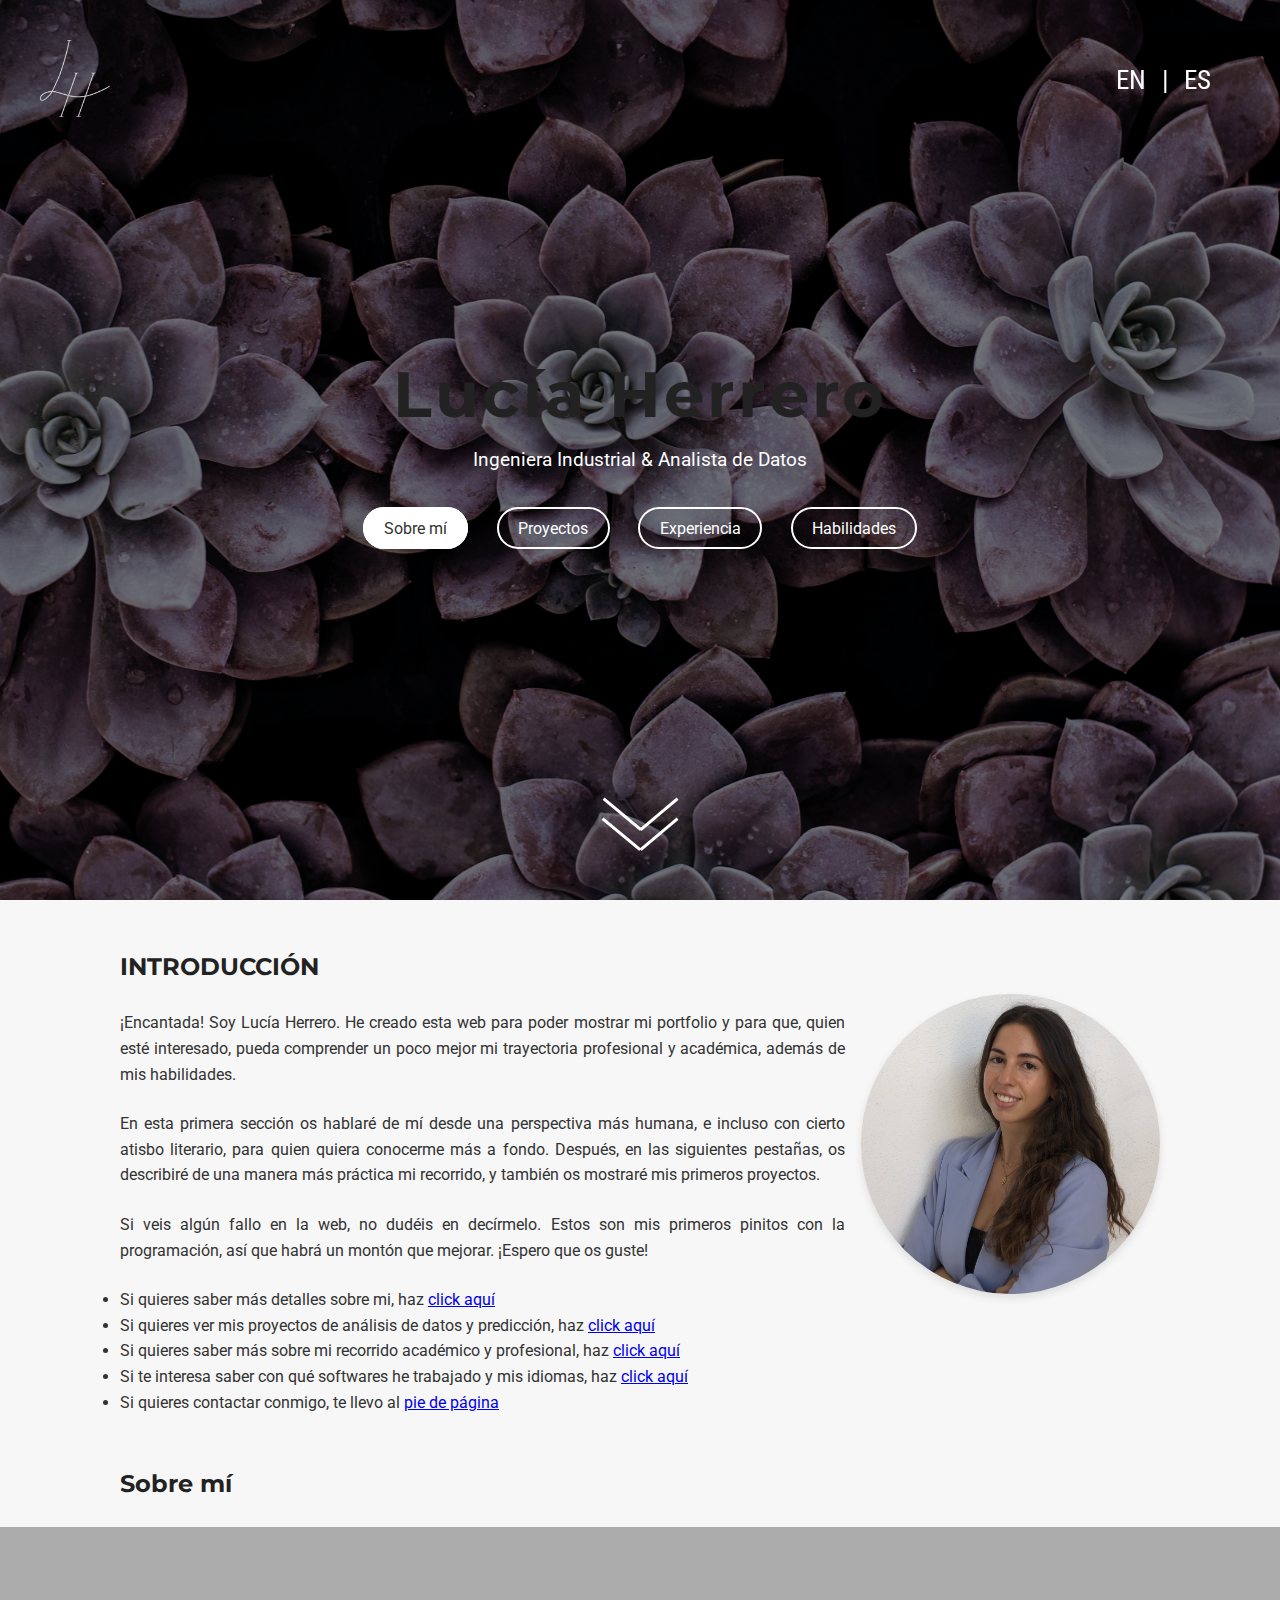
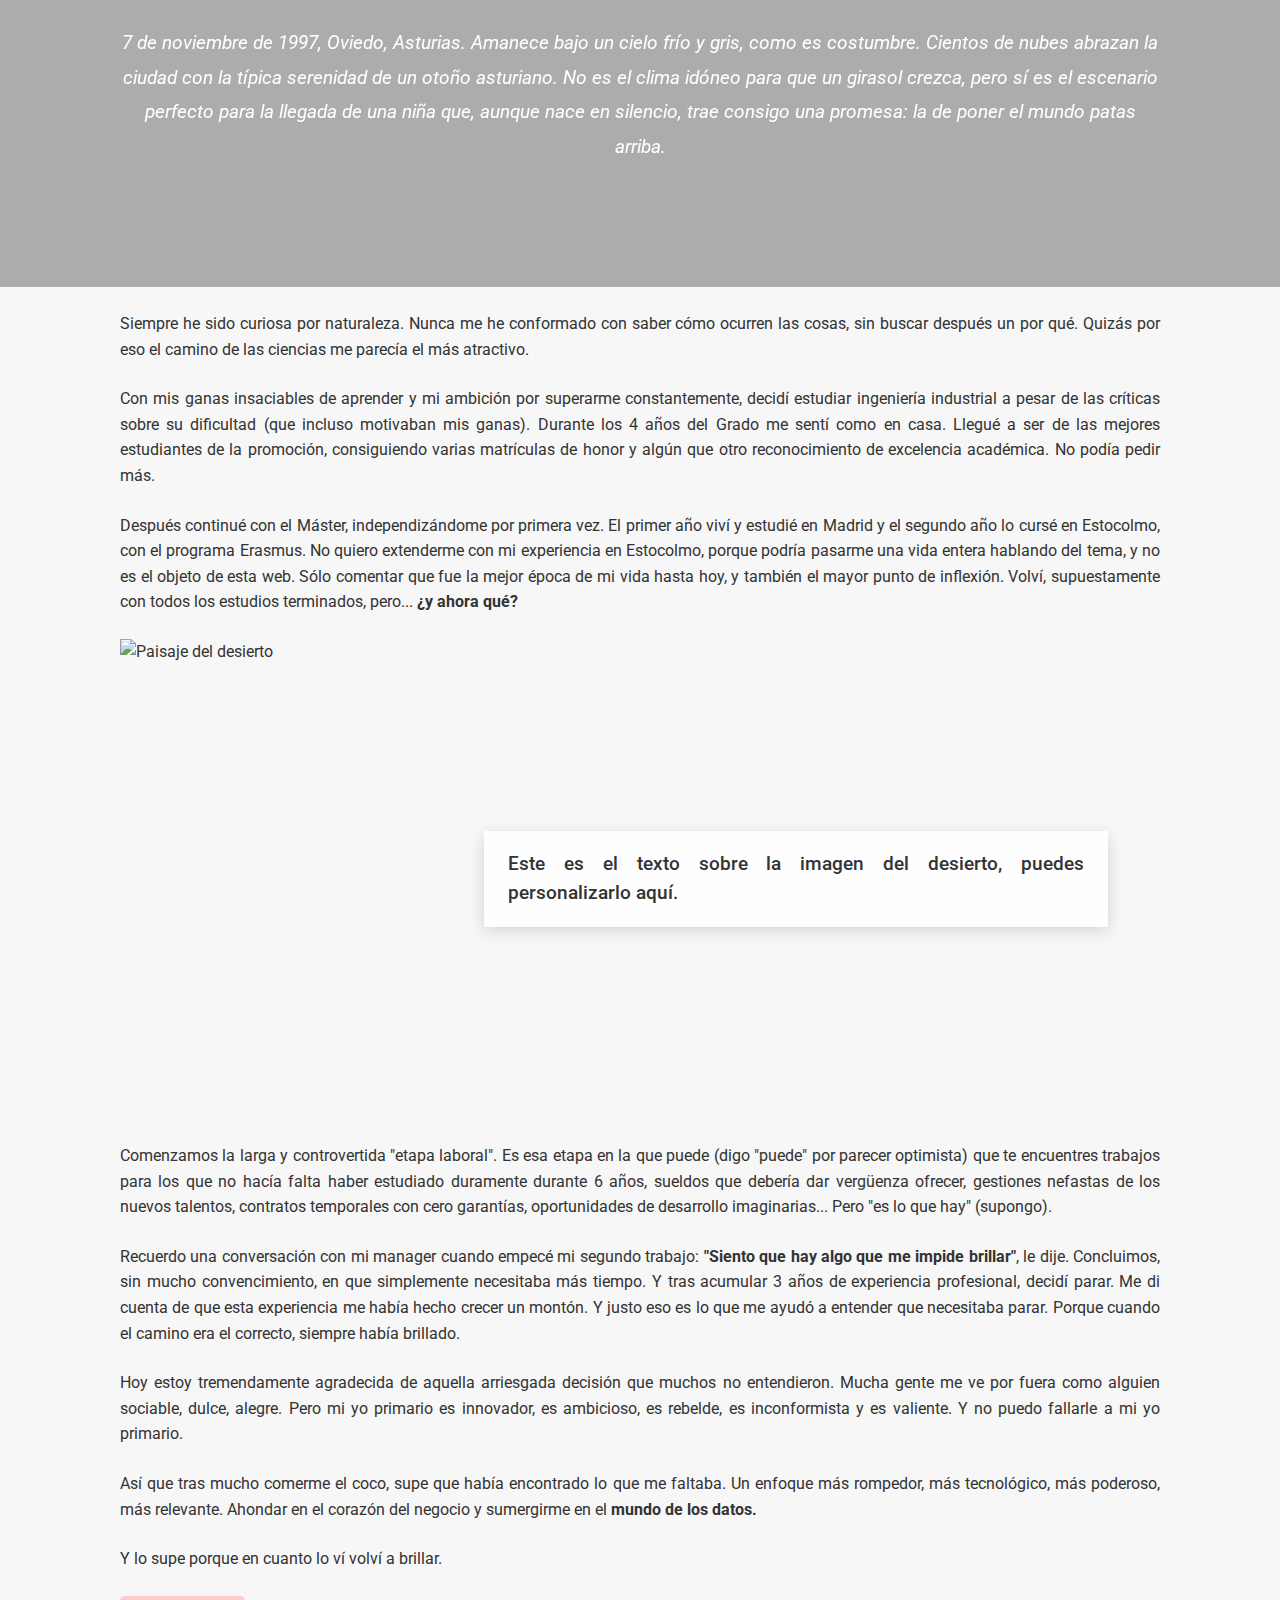
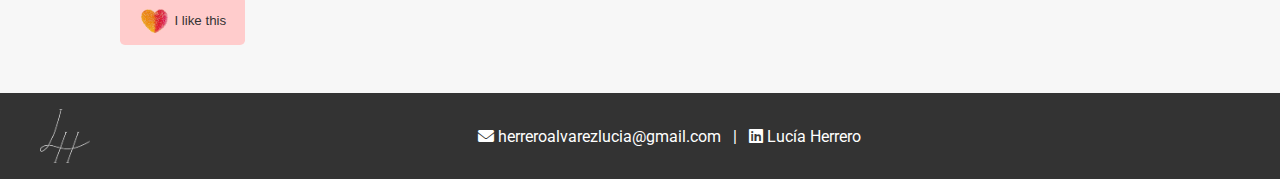
==== commit 2a49f39e: "Update index.html" ====
--- a/index.html
+++ b/index.html
@@ -5,6 +5,7 @@
   <meta charset="UTF-8">
   <meta name="viewport" content="width=device-width, initial-scale=1.0">
   <link href="https://fonts.googleapis.com/css2?family=Roboto:wght@400&family=Roboto+Condensed:wght@400&display=swap" rel="stylesheet">
+  <link href="https://fonts.googleapis.com/css2?family=Roboto:wght@400;700&family=Montserrat:wght@400;700&display=swap" rel="stylesheet">
   <link rel="stylesheet" href="https://cdnjs.cloudflare.com/ajax/libs/font-awesome/6.0.0-beta3/css/all.min.css">
   <link rel="icon" href="images/favicon.png" type="image/png">           <!-------- Favicon -------->
   <link rel="stylesheet" href="styles.css">                               <!----- Referencia al CSS----->
@@ -40,7 +41,7 @@
   <!--------------------------------------- Sección sobre mí ---------------------------------------------------------------->
   <section id="about" class="tab-content active">
     <div class="container">
-      <h2>Introducción</h2>
+      <h2>INTRODUCCIÓN</h2>
       <div class="profile-pic-container"> <!-- Contenedor para la imagen -->
             <img src="images/perfil.PNG" alt="Lucía Herrero" class="profile-pic">
         </div>
@@ -166,11 +167,18 @@
         </div>
         
         <div class="project-card">
-          <img src="images/suministro.jpg" alt="Proyecto 2">
+          <img src="images/acero1.jpg" alt="Proyecto 2">
           <h3>Predicción Calidad del Acero</h3>
           <p>Análisis de proceso y predicción de calidad en el acero.</p>
           <a href="https://github.com/LuciaHerreroAlvarez/Steel-Quality-Prediction" class="btn" target="_blank" rel="noopener noreferrer">Ver en GitHub</a>
         </div>
+
+      <div class="project-card">
+        <img src="images/acero3.jpg" alt="Proyecto 3">
+        <h3>Supervivencia en el Titanic</h3>
+        <p>Qué características condicionaron más la supervivencia y modelo predictivo.</p>
+        <a href="https://github.com/LuciaHerreroAlvarez/Titanic-Survival" class="btn" target="_blank" rel="noopener noreferrer">Ver en GitHub</a>
+      </div>
         
       </div>
     </div>
--- a/styles.css
+++ b/styles.css
@@ -16,6 +16,11 @@
   background-color: #f7f7f7;
   color: #333;
   line-height: 1.6;
+}
+
+h1, h2, h3 {
+  font-family: 'Montserrat', sans-serif;
+  color: #222; /* Cambia este color si deseas que los títulos destaquen más */
 }
 
 h1 {
@@ -312,9 +317,13 @@
   display: flex;
   gap: 2rem;
   margin-top: 5vh;
+  justify-content: space-between;
 }
 
 .project-card {
+  flex: 1;                         /* Las tarjetas ocupan el mismo espacio proporcionalmente */
+  max-width: calc(33.33% - 2rem);  /* Asegura 3 tarjetas por fila con espacio consistente */
+  min-width: 250px; 
   background: #fff;
   border-radius: 0.6rem;
   box-shadow: 0 0.25rem 0.5rem rgba(0, 0, 0, 0.1);
